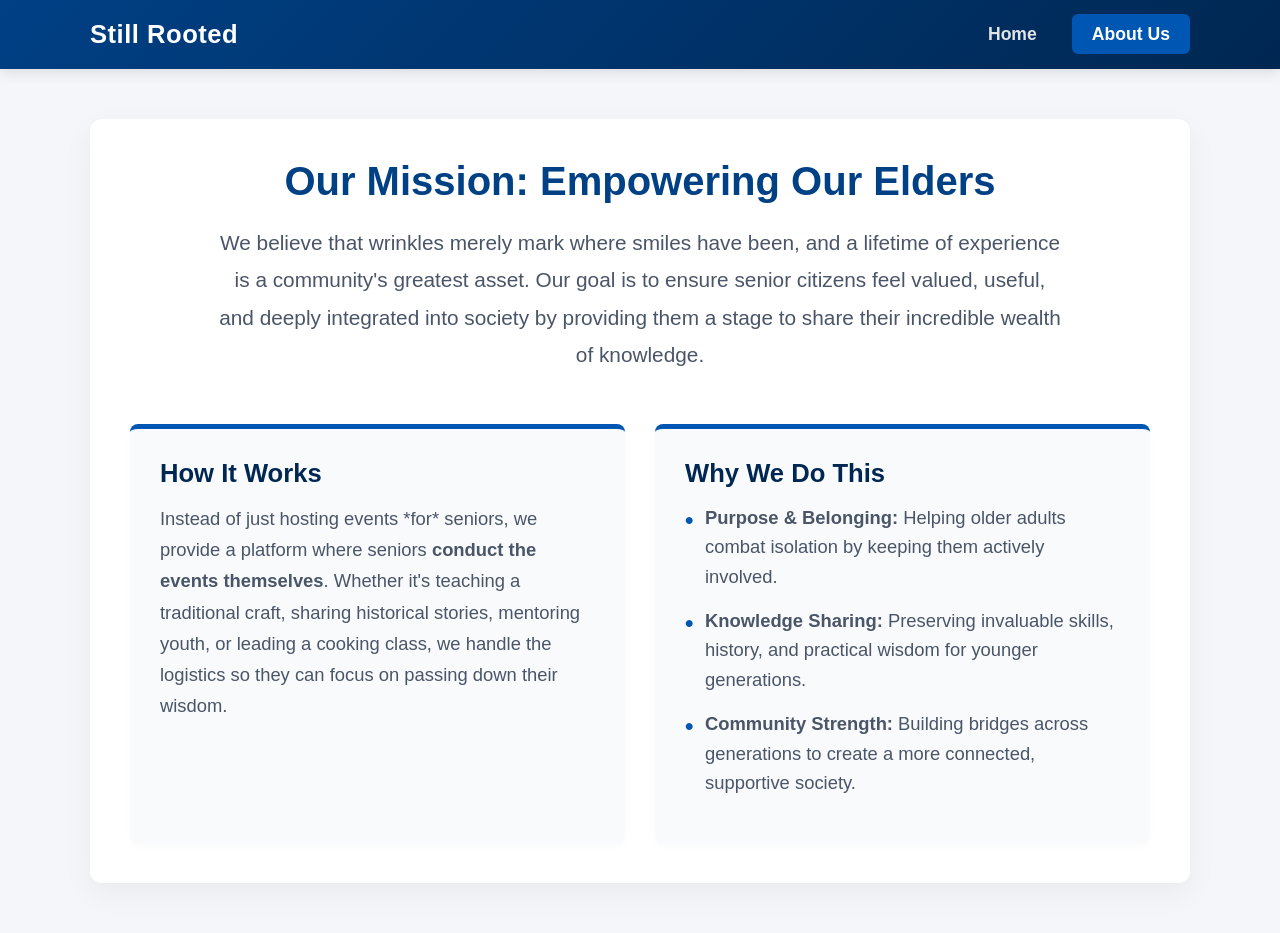
==== about.html @ bff3f2fa "Update Website Name" ====
<!DOCTYPE html>
<html lang="en">
<head>
    <meta charset="UTF-8">
    <meta name="viewport" content="width=device-width, initial-scale=1.0">
    <title>About Us | Still Rooted </title>
    <link rel="stylesheet" href="style.css">
</head>
<body>

    <nav class="navbar">
    <div class="nav-container">
        <span class="logo">Still Rooted</span>
        <ul class="nav-links">
            <li><a href="index.html">Home</a></li>
            <li><a href="about.html" class="active">About Us</a></li>
        </ul>
    </div>
    </nav>

    <main class="content-area">
        <section class="about-header">
            <h2>Our Mission: Empowering Our Elders</h2>
            <p class="intro-text">
                We believe that wrinkles merely mark where smiles have been, and a lifetime of experience is a community's greatest asset. Our goal is to ensure senior citizens feel valued, useful, and deeply integrated into society by providing them a stage to share their incredible wealth of knowledge.
            </p>
        </section>

        <div class="grid-container">
            <div class="info-card">
                <h3>How It Works</h3>
                <p>
                    Instead of just hosting events *for* seniors, we provide a platform where seniors <strong>conduct the events themselves</strong>. Whether it's teaching a traditional craft, sharing historical stories, mentoring youth, or leading a cooking class, we handle the logistics so they can focus on passing down their wisdom.
                </p>
            </div>

            <div class="info-card">
                <h3>Why We Do This</h3>
                <ul class="mission-list">
                    <li><strong>Purpose & Belonging:</strong> Helping older adults combat isolation by keeping them actively involved.</li>
                    <li><strong>Knowledge Sharing:</strong> Preserving invaluable skills, history, and practical wisdom for younger generations.</li>
                    <li><strong>Community Strength:</strong> Building bridges across generations to create a more connected, supportive society.</li>
                </ul>
            </div>
        </div>
    </main>

    <script src="script.js"></script>
</body>
</html>
---- style.css ----
/* Global Reset and Base Styles */
* {
    margin: 0;
    padding: 0;
    box-sizing: border-box;
}

body {
    font-family: 'Segoe UI', Tahoma, Geneva, Verdana, sans-serif;
    background-color: #f4f6f9; /* Soft gray-blue background */
    color: #333333;
    display: flex;
    flex-direction: column;
    align-items: center;
    min-height: 100vh;
}

/* The Ribbon (Navbar) Styles */
.navbar {
    width: 100%;
    background: linear-gradient(135deg, #004085 0%, #002752 100%);
    color: white;
    padding: 20px 40px;
    box-shadow: 0 4px 12px rgba(0,0,0,0.1);
    position: sticky;
    top: 0;
    z-index: 1000;
}

.nav-container {
    max-width: 1100px;
    margin: 0 auto;
    display: flex;
    justify-content: space-between;
    align-items: center;
}

.logo {
    font-size: 1.6rem;
    font-weight: 700;
    letter-spacing: 0.5px;
}

.nav-links {
    list-style: none;
    display: flex;
    gap: 15px;
}

.nav-links a {
    color: #e2e3e5;
    text-decoration: none;
    font-weight: 600;
    padding: 10px 20px;
    border-radius: 6px;
    transition: all 0.3s ease;
    font-size: 1.1rem;
}

.nav-links a:hover {
    background-color: rgba(255, 255, 255, 0.15);
    color: #ffffff;
}

.nav-links a.active {
    color: #ffffff;
    background-color: #0056b3;
}

/* Core Content Layout */
.content-area {
    width: 90%;
    max-width: 1100px;
    margin: 50px auto;
    padding: 40px;
    background-color: #ffffff;
    border-radius: 12px;
    box-shadow: 0 10px 30px rgba(0, 0, 0, 0.05);
}

/* Home / Hero Section Styling */
.hero-section {
    text-align: center;
    padding: 60px 20px;
    max-width: 800px;
    margin: 0 auto;
}

.hero-section h1 {
    font-size: 3rem;
    color: #004085;
    margin-bottom: 24px;
    font-weight: 800;
}

.hero-subtitle {
    font-size: 1.4rem;
    line-height: 1.8;
    color: #555555;
}

/* About Section Layout */
.about-header {
    text-align: center;
    max-width: 850px;
    margin: 0 auto 50px auto;
}

.about-header h2 {
    font-size: 2.5rem;
    color: #004085;
    margin-bottom: 20px;
    font-weight: 800;
}

.intro-text {
    font-size: 1.3rem;
    line-height: 1.8;
    color: #4a5568;
}

/* Responsive Grid Columns for About Page Info Cards */
.grid-container {
    display: grid;
    grid-template-columns: repeat(auto-fit, minmax(300px, 1fr));
    gap: 30px;
    margin-top: 20px;
}

.info-card {
    background-color: #f8fafc;
    border-top: 5px solid #0056b3;
    padding: 30px;
    border-radius: 8px;
    box-shadow: 0 4px 6px rgba(0, 0, 0, 0.02);
}

.info-card h3 {
    font-size: 1.6rem;
    color: #002752;
    margin-bottom: 15px;
    font-weight: 700;
}

.info-card p {
    font-size: 1.15rem;
    line-height: 1.7;
    color: #4a5568;
}

/* List Styling inside Cards */
.mission-list {
    list-style: none;
}

.mission-list li {
    margin-bottom: 15px;
    font-size: 1.15rem;
    line-height: 1.6;
    color: #4a5568;
    position: relative;
    padding-left: 20px;
}

/* Subtle custom bullet point styling */
.mission-list li::before {
    content: "•";
    color: #0056b3;
    font-weight: bold;
    font-size: 1.5rem;
    position: absolute;
    left: 0;
    top: -2px;
}
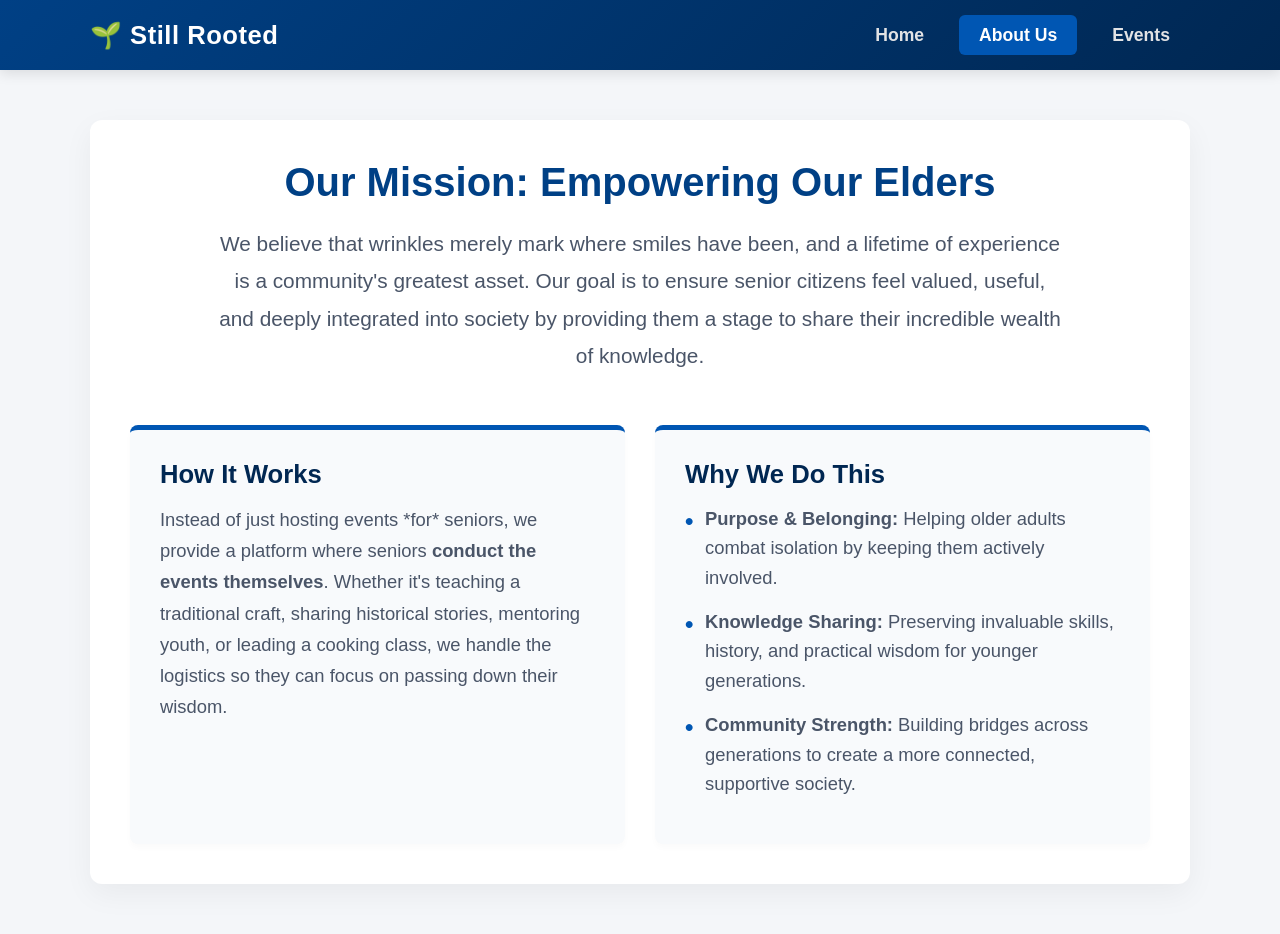
==== commit 07656d39: "Add events page" ====
--- a/about.html
+++ b/about.html
@@ -8,15 +8,16 @@
 </head>
 <body>
 
-    <nav class="navbar">
+<nav class="navbar">
     <div class="nav-container">
-        <span class="logo">Still Rooted</span>
+        <span class="logo">🌱 Still Rooted</span>
         <ul class="nav-links">
             <li><a href="index.html">Home</a></li>
             <li><a href="about.html" class="active">About Us</a></li>
+            <li><a href="events.html">Events</a></li>
         </ul>
     </div>
-    </nav>
+</nav>
 
     <main class="content-area">
         <section class="about-header">
--- a/style.css
+++ b/style.css
@@ -171,4 +171,44 @@
     position: absolute;
     left: 0;
     top: -2px;
+}
+/* Events Page Specific Styles */
+.events-section {
+    text-align: center;
+    max-width: 800px;
+    margin: 0 auto;
+}
+
+.events-section h2 {
+    font-size: 2.5rem;
+    color: #004085;
+    margin-bottom: 20px;
+    font-weight: 800;
+}
+
+.no-events-card {
+    background-color: #f8fafc;
+    border: 2px dashed #b8c2cc;
+    border-radius: 12px;
+    padding: 40px 20px;
+    margin-top: 40px;
+}
+
+.calendar-icon {
+    font-size: 3.5rem;
+    margin-bottom: 15px;
+}
+
+.no-events-card h3 {
+    font-size: 1.6rem;
+    color: #333333;
+    margin-bottom: 10px;
+}
+
+.no-events-card p {
+    font-size: 1.15rem;
+    color: #606f7b;
+    max-width: 500px;
+    margin: 0 auto;
+    line-height: 1.6;
 }
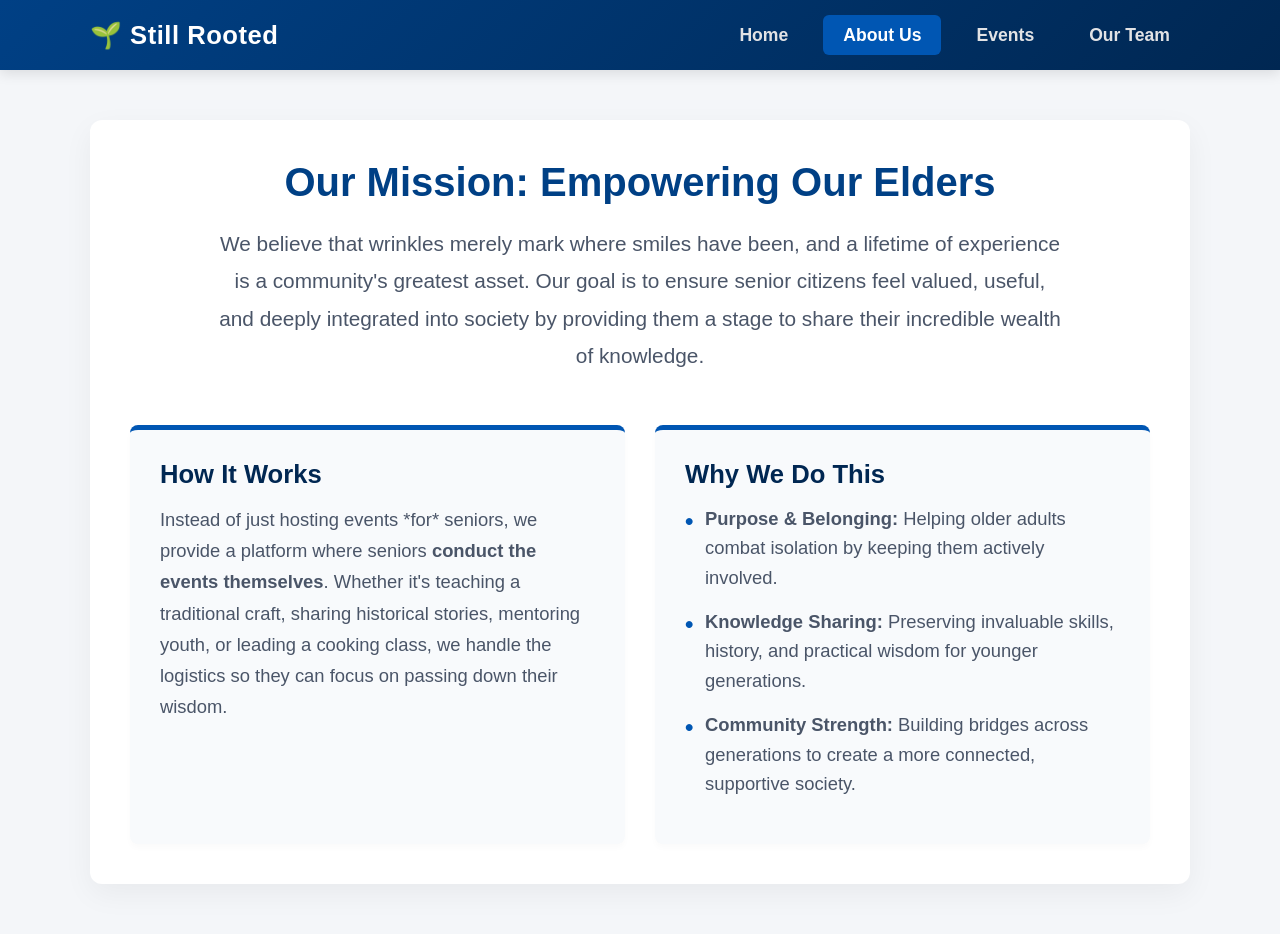
==== commit 9ab14bc8: "Add events page" ====
--- a/about.html
+++ b/about.html
@@ -15,6 +15,7 @@
             <li><a href="index.html">Home</a></li>
             <li><a href="about.html" class="active">About Us</a></li>
             <li><a href="events.html">Events</a></li>
+            <li><a href="team.html">Our Team</a></li>
         </ul>
     </div>
 </nav>
--- a/style.css
+++ b/style.css
@@ -211,4 +211,55 @@
     max-width: 500px;
     margin: 0 auto;
     line-height: 1.6;
+}
+/* Our Team Page Specific Styles */
+.team-section {
+    text-align: center;
+}
+
+.team-section h2 {
+    font-size: 2.5rem;
+    color: #004085;
+    margin-bottom: 10px;
+    font-weight: 800;
+}
+
+.team-intro {
+    font-size: 1.15rem;
+    color: #555555;
+    margin-bottom: 40px;
+}
+
+.team-grid {
+    display: flex;
+    justify-content: center;
+    gap: 40px;
+    flex-wrap: wrap;
+}
+
+.team-card {
+    background-color: #f8fafc;
+    border-radius: 8px;
+    padding: 25px;
+    width: 240px;
+    box-shadow: 0 4px 6px rgba(0, 0, 0, 0.02);
+    border: 1px solid #e2e8f0;
+}
+
+.member-avatar {
+    font-size: 3rem;
+    margin-bottom: 15px;
+}
+
+.team-card h4 {
+    font-size: 1.3rem;
+    color: #002752;
+    margin-bottom: 5px;
+    font-weight: 600;
+}
+
+.member-role {
+    font-size: 1rem;
+    color: #64748b;
+    font-weight: 500;
 }
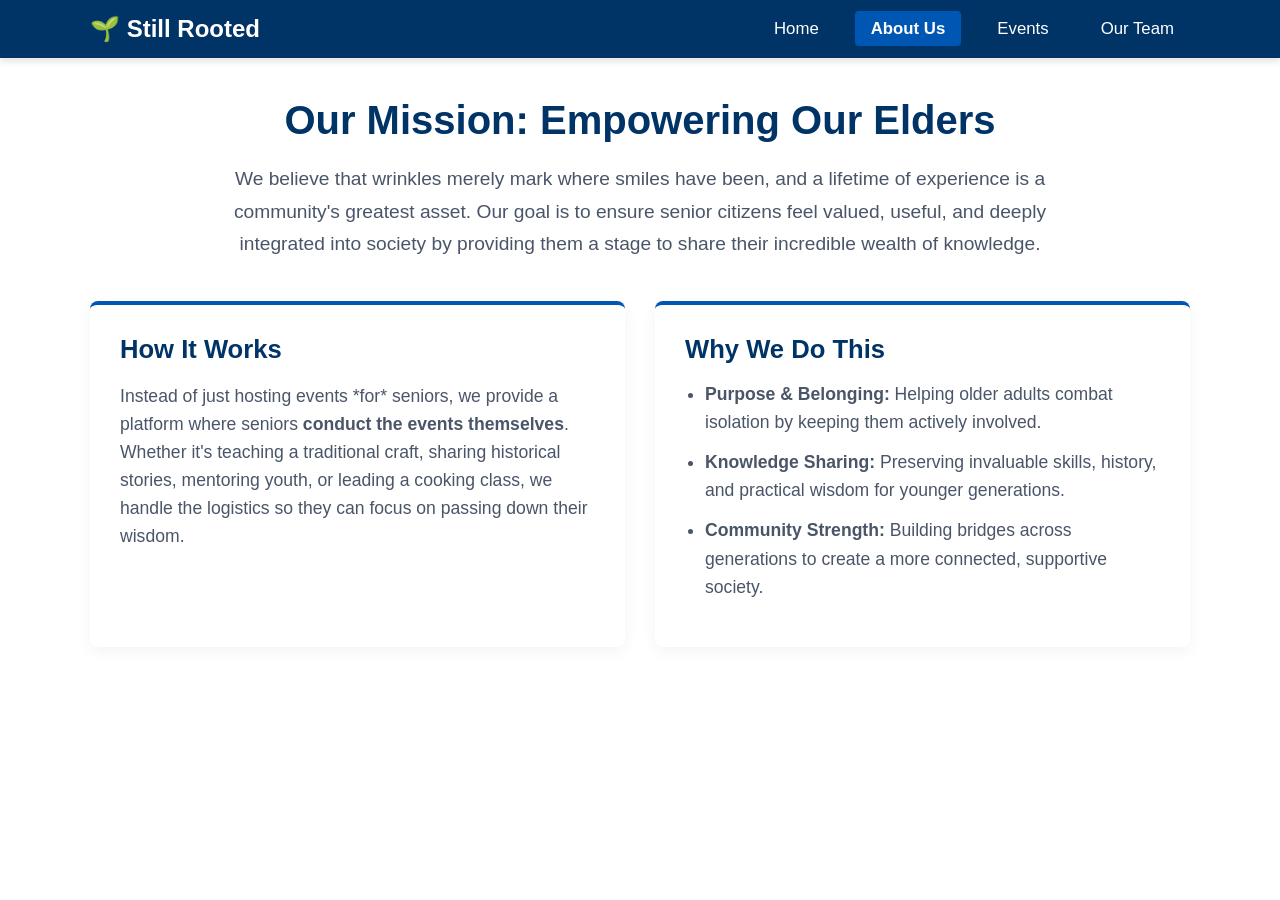
==== commit 59ed0921: "Added an Our Team page" ====
--- a/about.html
+++ b/about.html
@@ -3,22 +3,22 @@
 <head>
     <meta charset="UTF-8">
     <meta name="viewport" content="width=device-width, initial-scale=1.0">
-    <title>About Us | Still Rooted </title>
+    <title>About Us | Still Rooted</title>
     <link rel="stylesheet" href="style.css">
 </head>
 <body>
 
-<nav class="navbar">
-    <div class="nav-container">
-        <span class="logo">🌱 Still Rooted</span>
-        <ul class="nav-links">
-            <li><a href="index.html">Home</a></li>
-            <li><a href="about.html" class="active">About Us</a></li>
-            <li><a href="events.html">Events</a></li>
-            <li><a href="team.html">Our Team</a></li>
-        </ul>
-    </div>
-</nav>
+    <nav class="navbar">
+        <div class="nav-container">
+            <span class="logo">🌱 Still Rooted</span>
+            <ul class="nav-links">
+                <li><a href="index.html">Home</a></li>
+                <li><a href="about.html" class="active">About Us</a></li>
+                <li><a href="events.html">Events</a></li>
+                <li><a href="team.html">Our Team</a></li>
+            </ul>
+        </div>
+    </nav>
 
     <main class="content-area">
         <section class="about-header">
--- a/style.css
+++ b/style.css
@@ -1,30 +1,16 @@
-/* Global Reset and Base Styles */
-* {
+/* General Base Setup */
+body {
     margin: 0;
-    padding: 0;
-    box-sizing: border-box;
-}
-
-body {
     font-family: 'Segoe UI', Tahoma, Geneva, Verdana, sans-serif;
-    background-color: #f4f6f9; /* Soft gray-blue background */
+    background-color: #ffffff;
     color: #333333;
-    display: flex;
-    flex-direction: column;
-    align-items: center;
-    min-height: 100vh;
-}
-
-/* The Ribbon (Navbar) Styles */
+}
+
+/* The Ribbon / Navbar Styling */
 .navbar {
-    width: 100%;
-    background: linear-gradient(135deg, #004085 0%, #002752 100%);
-    color: white;
-    padding: 20px 40px;
-    box-shadow: 0 4px 12px rgba(0,0,0,0.1);
-    position: sticky;
-    top: 0;
-    z-index: 1000;
+    background-color: #003366; /* Deep professional dark blue */
+    padding: 15px 0;
+    box-shadow: 0 4px 6px rgba(0, 0, 0, 0.1);
 }
 
 .nav-container {
@@ -33,145 +19,138 @@
     display: flex;
     justify-content: space-between;
     align-items: center;
+    padding: 0 20px;
 }
 
 .logo {
-    font-size: 1.6rem;
+    color: #ffffff;
+    font-size: 1.5rem;
     font-weight: 700;
-    letter-spacing: 0.5px;
 }
 
 .nav-links {
     list-style: none;
+    margin: 0;
+    padding: 0;
     display: flex;
-    gap: 15px;
+    gap: 20px;
 }
 
 .nav-links a {
-    color: #e2e3e5;
+    color: #ffffff;
     text-decoration: none;
-    font-weight: 600;
-    padding: 10px 20px;
-    border-radius: 6px;
-    transition: all 0.3s ease;
-    font-size: 1.1rem;
+    font-size: 1.05rem;
+    font-weight: 500;
+    padding: 8px 16px;
+    border-radius: 4px;
+    transition: background-color 0.3s ease;
 }
 
 .nav-links a:hover {
     background-color: rgba(255, 255, 255, 0.15);
-    color: #ffffff;
 }
 
 .nav-links a.active {
-    color: #ffffff;
-    background-color: #0056b3;
-}
-
-/* Core Content Layout */
+    background-color: #0056b3; /* Bright emphasis blue button style */
+    font-weight: 600;
+}
+
+/* Page Layout Wrappers */
 .content-area {
-    width: 90%;
     max-width: 1100px;
-    margin: 50px auto;
-    padding: 40px;
-    background-color: #ffffff;
-    border-radius: 12px;
-    box-shadow: 0 10px 30px rgba(0, 0, 0, 0.05);
-}
-
-/* Home / Hero Section Styling */
+    margin: 40px auto;
+    padding: 0 20px;
+}
+
+/* Home / Hero Page Styles */
 .hero-section {
     text-align: center;
     padding: 60px 20px;
-    max-width: 800px;
-    margin: 0 auto;
 }
 
 .hero-section h1 {
     font-size: 3rem;
-    color: #004085;
-    margin-bottom: 24px;
+    color: #003366;
+    margin-bottom: 20px;
     font-weight: 800;
 }
 
 .hero-subtitle {
-    font-size: 1.4rem;
-    line-height: 1.8;
+    font-size: 1.3rem;
     color: #555555;
-}
-
-/* About Section Layout */
+    max-width: 700px;
+    margin: 0 auto;
+    line-height: 1.6;
+}
+
+/* About Page Styles */
 .about-header {
     text-align: center;
-    max-width: 850px;
-    margin: 0 auto 50px auto;
+    margin-bottom: 40px;
 }
 
 .about-header h2 {
     font-size: 2.5rem;
-    color: #004085;
+    color: #003366;
     margin-bottom: 20px;
     font-weight: 800;
 }
 
 .intro-text {
-    font-size: 1.3rem;
-    line-height: 1.8;
+    font-size: 1.2rem;
+    line-height: 1.7;
     color: #4a5568;
-}
-
-/* Responsive Grid Columns for About Page Info Cards */
+    max-width: 850px;
+    margin: 0 auto;
+}
+
+/* Grid layout for cards */
 .grid-container {
     display: grid;
-    grid-template-columns: repeat(auto-fit, minmax(300px, 1fr));
+    grid-template-columns: 1fr 1fr;
     gap: 30px;
-    margin-top: 20px;
+    margin-top: 40px;
+}
+
+@media (max-width: 768px) {
+    .grid-container {
+        grid-template-columns: 1fr;
+    }
 }
 
 .info-card {
-    background-color: #f8fafc;
-    border-top: 5px solid #0056b3;
+    background-color: #ffffff;
+    border-top: 4px solid #0056b3;
+    border-radius: 8px;
     padding: 30px;
-    border-radius: 8px;
-    box-shadow: 0 4px 6px rgba(0, 0, 0, 0.02);
+    box-shadow: 0 4px 15px rgba(0, 0, 0, 0.05);
 }
 
 .info-card h3 {
+    color: #003366;
     font-size: 1.6rem;
-    color: #002752;
+    margin-top: 0;
     margin-bottom: 15px;
     font-weight: 700;
 }
 
 .info-card p {
-    font-size: 1.15rem;
-    line-height: 1.7;
+    font-size: 1.1rem;
+    line-height: 1.6;
     color: #4a5568;
 }
 
-/* List Styling inside Cards */
 .mission-list {
-    list-style: none;
+    padding-left: 20px;
 }
 
 .mission-list li {
-    margin-bottom: 15px;
-    font-size: 1.15rem;
-    line-height: 1.6;
+    font-size: 1.1rem;
+    line-height: 1.6;
+    margin-bottom: 12px;
     color: #4a5568;
-    position: relative;
-    padding-left: 20px;
-}
-
-/* Subtle custom bullet point styling */
-.mission-list li::before {
-    content: "•";
-    color: #0056b3;
-    font-weight: bold;
-    font-size: 1.5rem;
-    position: absolute;
-    left: 0;
-    top: -2px;
-}
+}
+
 /* Events Page Specific Styles */
 .events-section {
     text-align: center;
@@ -181,7 +160,7 @@
 
 .events-section h2 {
     font-size: 2.5rem;
-    color: #004085;
+    color: #003366;
     margin-bottom: 20px;
     font-weight: 800;
 }
@@ -212,6 +191,7 @@
     margin: 0 auto;
     line-height: 1.6;
 }
+
 /* Our Team Page Specific Styles */
 .team-section {
     text-align: center;
@@ -219,7 +199,7 @@
 
 .team-section h2 {
     font-size: 2.5rem;
-    color: #004085;
+    color: #003366;
     margin-bottom: 10px;
     font-weight: 800;
 }
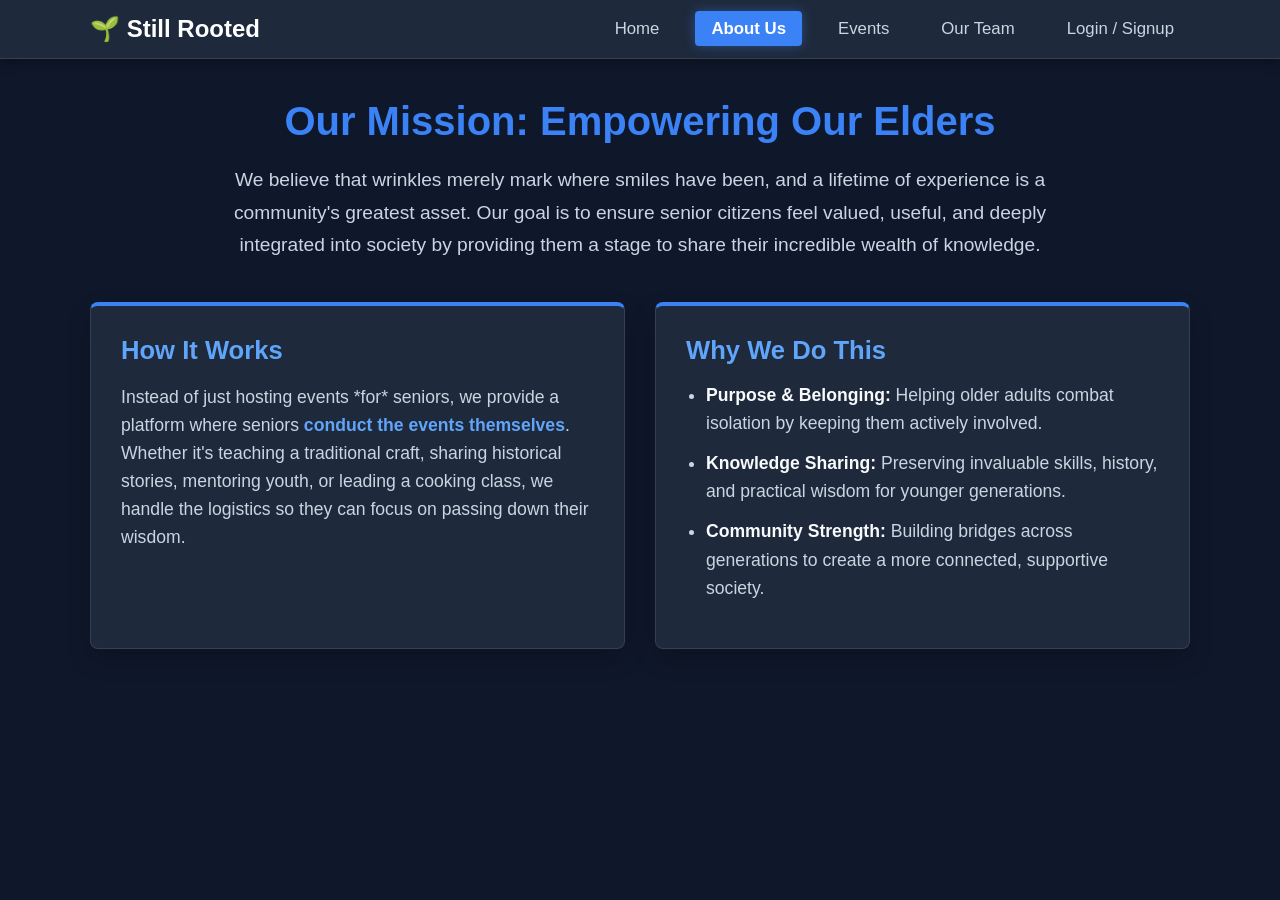
==== commit 10b3c812: "Added a Login Page connected to database" ====
--- a/about.html
+++ b/about.html
@@ -16,6 +16,7 @@
                 <li><a href="about.html" class="active">About Us</a></li>
                 <li><a href="events.html">Events</a></li>
                 <li><a href="team.html">Our Team</a></li>
+                <li><a href="login.html">Login / Signup</a></li>
             </ul>
         </div>
     </nav>
--- a/style.css
+++ b/style.css
@@ -1,16 +1,17 @@
-/* General Base Setup */
+/* General Base Setup - Dark Mode */
 body {
     margin: 0;
     font-family: 'Segoe UI', Tahoma, Geneva, Verdana, sans-serif;
-    background-color: #ffffff;
-    color: #333333;
+    background-color: #0f172a;
+    color: #f8fafc;
 }
 
 /* The Ribbon / Navbar Styling */
 .navbar {
-    background-color: #003366; /* Deep professional dark blue */
+    background-color: #1e293b;
     padding: 15px 0;
-    box-shadow: 0 4px 6px rgba(0, 0, 0, 0.1);
+    box-shadow: 0 4px 12px rgba(0, 0, 0, 0.3);
+    border-bottom: 1px solid #334155;
 }
 
 .nav-container {
@@ -37,22 +38,25 @@
 }
 
 .nav-links a {
-    color: #ffffff;
+    color: #cbd5e1;
     text-decoration: none;
     font-size: 1.05rem;
     font-weight: 500;
     padding: 8px 16px;
     border-radius: 4px;
-    transition: background-color 0.3s ease;
+    transition: all 0.3s ease;
 }
 
 .nav-links a:hover {
-    background-color: rgba(255, 255, 255, 0.15);
+    background-color: rgba(255, 255, 255, 0.1);
+    color: #ffffff;
 }
 
 .nav-links a.active {
-    background-color: #0056b3; /* Bright emphasis blue button style */
+    background-color: #3b82f6;
+    color: #ffffff;
     font-weight: 600;
+    box-shadow: 0 0 12px rgba(59, 130, 246, 0.4);
 }
 
 /* Page Layout Wrappers */
@@ -70,14 +74,14 @@
 
 .hero-section h1 {
     font-size: 3rem;
-    color: #003366;
+    color: #3b82f6;
     margin-bottom: 20px;
     font-weight: 800;
 }
 
 .hero-subtitle {
     font-size: 1.3rem;
-    color: #555555;
+    color: #94a3b8;
     max-width: 700px;
     margin: 0 auto;
     line-height: 1.6;
@@ -91,7 +95,7 @@
 
 .about-header h2 {
     font-size: 2.5rem;
-    color: #003366;
+    color: #3b82f6;
     margin-bottom: 20px;
     font-weight: 800;
 }
@@ -99,7 +103,7 @@
 .intro-text {
     font-size: 1.2rem;
     line-height: 1.7;
-    color: #4a5568;
+    color: #cbd5e1;
     max-width: 850px;
     margin: 0 auto;
 }
@@ -119,15 +123,18 @@
 }
 
 .info-card {
-    background-color: #ffffff;
-    border-top: 4px solid #0056b3;
+    background-color: #1e293b;
+    border-top: 4px solid #3b82f6;
     border-radius: 8px;
     padding: 30px;
-    box-shadow: 0 4px 15px rgba(0, 0, 0, 0.05);
+    box-shadow: 0 10px 25px rgba(0, 0, 0, 0.2);
+    border-left: 1px solid #334155;
+    border-right: 1px solid #334155;
+    border-bottom: 1px solid #334155;
 }
 
 .info-card h3 {
-    color: #003366;
+    color: #60a5fa;
     font-size: 1.6rem;
     margin-top: 0;
     margin-bottom: 15px;
@@ -137,7 +144,11 @@
 .info-card p {
     font-size: 1.1rem;
     line-height: 1.6;
-    color: #4a5568;
+    color: #cbd5e1;
+}
+
+.info-card strong {
+    color: #60a5fa;
 }
 
 .mission-list {
@@ -148,7 +159,11 @@
     font-size: 1.1rem;
     line-height: 1.6;
     margin-bottom: 12px;
-    color: #4a5568;
+    color: #cbd5e1;
+}
+
+.mission-list strong {
+    color: #f8fafc;
 }
 
 /* Events Page Specific Styles */
@@ -160,14 +175,14 @@
 
 .events-section h2 {
     font-size: 2.5rem;
-    color: #003366;
+    color: #3b82f6;
     margin-bottom: 20px;
     font-weight: 800;
 }
 
 .no-events-card {
-    background-color: #f8fafc;
-    border: 2px dashed #b8c2cc;
+    background-color: #1e293b;
+    border: 2px dashed #475569;
     border-radius: 12px;
     padding: 40px 20px;
     margin-top: 40px;
@@ -180,13 +195,13 @@
 
 .no-events-card h3 {
     font-size: 1.6rem;
-    color: #333333;
+    color: #f8fafc;
     margin-bottom: 10px;
 }
 
 .no-events-card p {
     font-size: 1.15rem;
-    color: #606f7b;
+    color: #94a3b8;
     max-width: 500px;
     margin: 0 auto;
     line-height: 1.6;
@@ -199,14 +214,14 @@
 
 .team-section h2 {
     font-size: 2.5rem;
-    color: #003366;
+    color: #3b82f6;
     margin-bottom: 10px;
     font-weight: 800;
 }
 
 .team-intro {
     font-size: 1.15rem;
-    color: #555555;
+    color: #cbd5e1;
     margin-bottom: 40px;
 }
 
@@ -218,12 +233,12 @@
 }
 
 .team-card {
-    background-color: #f8fafc;
+    background-color: #1e293b;
     border-radius: 8px;
     padding: 25px;
     width: 240px;
-    box-shadow: 0 4px 6px rgba(0, 0, 0, 0.02);
-    border: 1px solid #e2e8f0;
+    box-shadow: 0 10px 20px rgba(0, 0, 0, 0.15);
+    border: 1px solid #334155;
 }
 
 .member-avatar {
@@ -233,13 +248,105 @@
 
 .team-card h4 {
     font-size: 1.3rem;
-    color: #002752;
+    color: #ffffff;
     margin-bottom: 5px;
     font-weight: 600;
 }
 
 .member-role {
     font-size: 1rem;
-    color: #64748b;
+    color: #94a3b8;
     font-weight: 500;
-}+}
+
+/* Authentication Container Specifics */
+.auth-container {
+    background-color: #1e293b;
+    max-width: 400px;
+    margin: 60px auto;
+    padding: 40px 30px;
+    border-radius: 12px;
+    box-shadow: 0 10px 30px rgba(0, 0, 0, 0.25);
+    border: 1px solid #334155;
+    text-align: center;
+}
+
+.auth-container h2 {
+    color: #3b82f6;
+    margin-bottom: 5px;
+    font-size: 2rem;
+}
+
+#auth-subtitle {
+    color: #94a3b8;
+    margin-bottom: 30px;
+    font-size: 1rem;
+}
+
+.form-group {
+    text-align: left;
+    margin-bottom: 20px;
+}
+
+.form-group label {
+    display: block;
+    color: #cbd5e1;
+    font-size: 0.9rem;
+    margin-bottom: 8px;
+    font-weight: 500;
+}
+
+.form-group input {
+    width: 100%;
+    padding: 12px;
+    border-radius: 6px;
+    border: 1px solid #475569;
+    background-color: #0f172a;
+    color: #ffffff;
+    font-size: 1rem;
+    box-sizing: border-box;
+}
+
+.form-group input:focus {
+    outline: none;
+    border-color: #3b82f6;
+    box-shadow: 0 0 8px rgba(59, 130, 246, 0.3);
+}
+
+#submit-btn {
+    width: 100%;
+    padding: 12px;
+    background-color: #3b82f6;
+    color: white;
+    border: none;
+    border-radius: 6px;
+    font-size: 1rem;
+    font-weight: 600;
+    cursor: pointer;
+    transition: background-color 0.2s ease;
+}
+
+#submit-btn:hover {
+    background-color: #2563eb;
+}
+
+.auth-toggle {
+    margin-top: 25px;
+    font-size: 0.95rem;
+    color: #94a3b8;
+}
+
+.auth-toggle a {
+    color: #3b82f6;
+    text-decoration: none;
+    font-weight: 600;
+}
+
+.message-box {
+    margin-top: 20px;
+    font-size: 0.95rem;
+    font-weight: 500;
+}
+
+.success-msg { color: #10b981; }
+.error-msg { color: #ef4444; }
